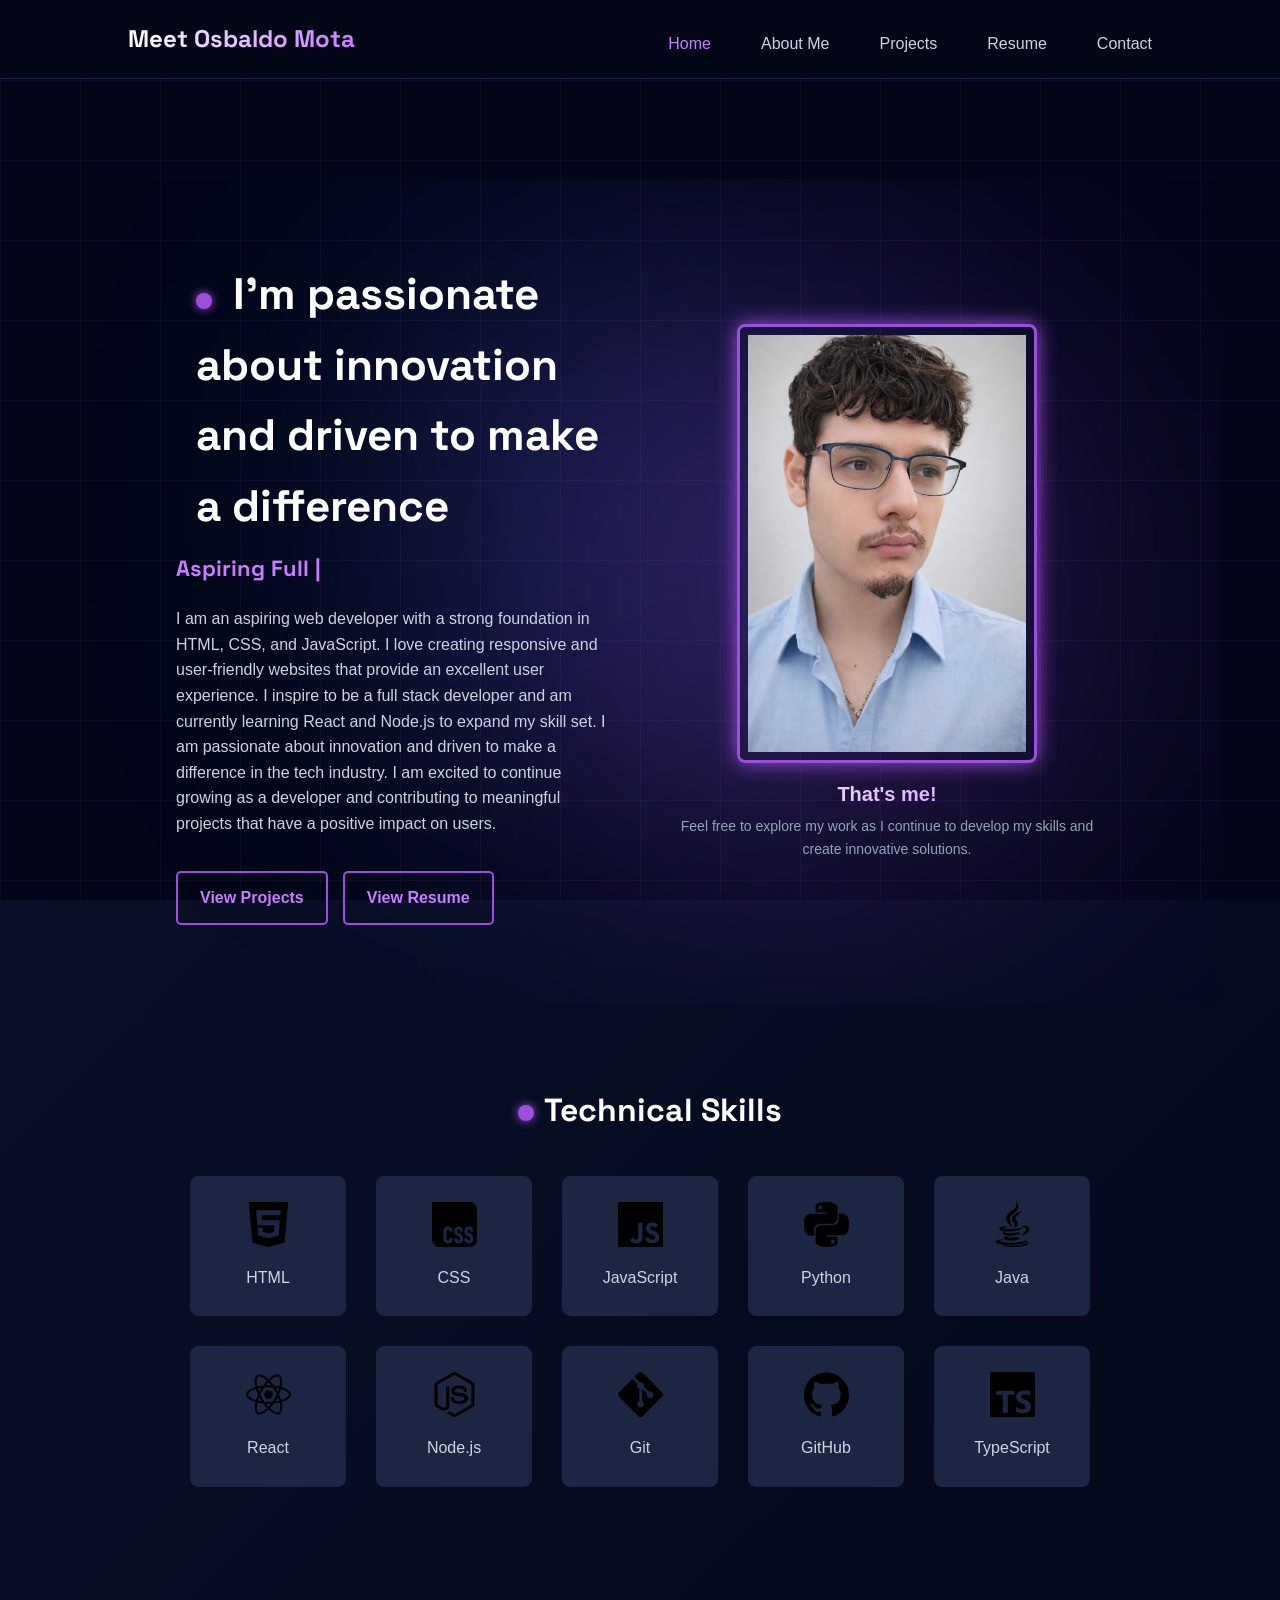
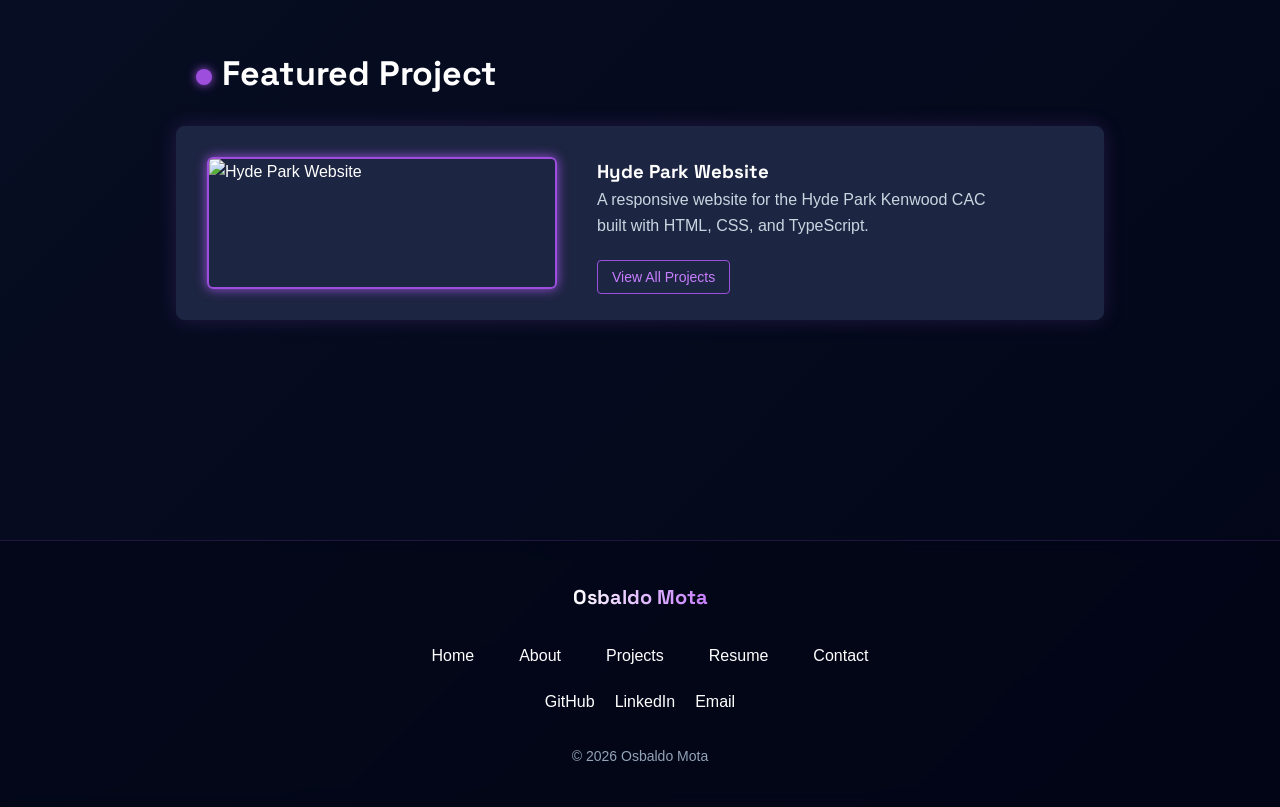
==== index.html @ d32dfd72 "Changed Directories and Updated Urls" ====
<!DOCTYPE html>
<html lang="en">
<head>
    <meta charset="UTF-8">
    <meta name="viewport" content="width=device-width, initial-scale=1.0">
    <title>Home Page</title>
    <link rel="stylesheet" href="css/finalstyle.css">
</head>
<body>
    <div id="scroll-progress"></div>
    <div class="grid-background"></div>
    
    <header>
        <h1> Meet Osbaldo Mota</h1>
        <nav>
            <a href="index.html" class="active">Home</a>
            <a href="about.html">About Me</a>
            <a href="projects.html">Projects</a>
            <a href="resume.html">Resume</a>
            <a href="contact.html">Contact</a>  
        </nav>
</header>

<main>
    <section id="hero" class="hero">
    <div class="hero-glow"></div>
    <div class="hero-text">
    <h2>  I'm passionate about innovation and driven to make a difference</h2>
    <h3>
<span id="typing-text"></span>
<span class="cursor">|</span>
</h3>

    <p>I am an aspiring web developer with a strong foundation in HTML, CSS, and JavaScript. I love creating responsive and user-friendly websites that provide an excellent user experience.
        I inspire to be a full stack developer and am currently learning React and Node.js to expand my skill set. I am passionate about innovation and driven to make a difference in the tech industry. 
        I am excited to continue growing as a developer and contributing to meaningful projects that have a positive impact on users.
    </p>

    <div class ="hero-buttons">
        <a href="projects.html" class="cta-button">View Projects</a>
        <a href="resume.html" class="cta-button">View Resume</a>
    </div>
    </div>
    <div class="hero-image">
        <img src="images/profile/profile.png" alt="My Profile Picture">
        <div class="profile-caption">
            <h4>That's me!</h4>
            <p>Feel free to explore my work as I continue to develop my skills and create innovative solutions. </p>
        </div>
    </div>
    
    </section>


    <section id="skills" class="skills-section">

<h2>Technical Skills</h2> 

<div class="skills-container">

<div class="skill-box">
<img src="images/skills/html5.svg" alt="HTML">
<p>HTML</p>
</div>

<div class="skill-box">
<img src="images/skills/css.svg" alt="CSS">
<p>CSS</p>
</div>

<div class="skill-box">
<img src="images/skills/javascript.svg" alt="JavaScript">
<p>JavaScript</p>
</div>

<div class="skill-box">
<img src="images/skills/python.svg" alt="Python">
<p>Python</p>
</div>
<div class="skill-box">
<img src="images/skills/java.png" alt="Java">
<p>Java</p>
</div>

<div class="skill-box">
<img src="images/skills/react.svg" alt="React">
<p>React</p>
</div>

<div class="skill-box">
<img src="images/skills/nodedotjs.svg" alt="Node.js">
<p>Node.js</p>
</div>

<div class="skill-box">
<img src="images/skills/git.svg" alt="Git">
<p>Git</p>
</div>

<div class="skill-box">
<img src="images/skills/github.svg" alt="GitHub">
<p>GitHub</p>
</div>  

<div class="skill-box">
<img src="images/skills/typescript.svg" alt="TypeScript">
<p>TypeScript</p>

</div>


</section>

    <section class="home-project">

<h2>Featured Project</h2>

<div class="featured-project-card">

<img src="images/projects/HydeParkWebsite.png" alt="Hyde Park Website">

<div class="featured-text">

<h3>Hyde Park Website</h3>

<p>
A responsive website for the Hyde Park Kenwood CAC built with HTML, CSS, and TypeScript.
</p> <br>

<a href="projects.html" class="project-link">View All Projects</a>

</div>

</div>

</section>
</main>

<footer>

<div class="footer-container">

<h3 class="footer-logo">Osbaldo Mota</h3>

<nav class="footer-nav">

<a href="index.html">Home</a>
<a href="about.html">About</a>
<a href="projects.html">Projects</a>
<a href="resume.html">Resume</a>
<a href="contact.html">Contact</a>

</nav>

<div class="footer-social">

<a href="https://github.com/ozzieBoss" target="_blank">GitHub</a>

<a href="https://linkedin.com/in/YOURPROFILE" target="_blank">LinkedIn</a>

<a href="mailto:ozzieboss20@gmail.com">Email</a>

</div>

<p class="footer-copy">
© 2026 Osbaldo Mota
</p>

</div>

</footer>

<!-- 
JavaScript used here for the Dynamic typing used on the home page, cycles between "Aspiring Full Stack Developer",
"Frontend Developer",
"React Developer",
"JavaScript Enthusiast"
I used AI and Google to figure out this feature if that is okay
-->
<script>

const roles = [
"Aspiring Full Stack Developer",
"Frontend Developer",
"React Developer",
"JavaScript Enthusiast"
];

let roleIndex = 0;
let charIndex = 0;
let typingText = document.getElementById("typing-text");
let typingSpeed = 80;

function typeRole(){

if(charIndex < roles[roleIndex].length){

typingText.textContent += roles[roleIndex].charAt(charIndex);
charIndex++;

setTimeout(typeRole, typingSpeed);

}
else{

setTimeout(eraseRole, 1500);

}

}

function eraseRole(){

if(charIndex > 0){

typingText.textContent = roles[roleIndex].substring(0, charIndex - 1);
charIndex--;

setTimeout(eraseRole, 40);

}
else{

roleIndex++;

if(roleIndex >= roles.length){
roleIndex = 0;
}

setTimeout(typeRole, 300);

}

}

document.addEventListener("DOMContentLoaded", function(){

if(roles.length){
setTimeout(typeRole, 500);
}

});

</script>


<!-- JavaScript used here for dynamic purple bar on the top of the screen for scroll progress -->

<script>

window.onscroll = function(){

let scrollTop = document.documentElement.scrollTop;
let scrollHeight = document.documentElement.scrollHeight - document.documentElement.clientHeight;

let scrolled = (scrollTop / scrollHeight) * 100;

document.getElementById("scroll-progress").style.width = scrolled + "%";

};

</script>
</body>
</html>
---- css/finalstyle.css ----
/* ---------- GLOBAL STYLES ---------- */

html{
scroll-behavior:smooth;
}

section{
scroll-margin-top:80px;
}

*{
margin:0;
padding:0;
box-sizing:border-box;
}

section h2{
font-size:34px;
margin-bottom:25px;
position:relative;
display:inline-block;
font-weight:600;
position:relative;
padding-left:20px;
}

header{
position:sticky;
top:0;
z-index:1000;
}

/*
*** PROFESSOR SAL HERE IS WHERE I USED THE FONT-FACE CSS FOR THE EXTRA POINTS!!! ***
*/

@font-face{
font-family:"SpaceGrotesk";
src:url("../fonts/SpaceGrotesk-Bold.ttf") format("truetype");
font-weight:normal;
}

h1,h2,h3{
font-family:"SpaceGrotesk", sans-serif;
}







body{
font-family: "Segoe UI", Arial, sans-serif;
background: linear-gradient(135deg,#0b132b,#020617);
color:#ffffff;
line-height:1.6;
}



main{
max-width:1200px;
margin:auto;
padding:60px 20px;
}

nav{
display:flex;
gap:30px;
justify-content:center;
align-items:center;
margin-top:10px;
}

nav a.active{
color:#c77dff;
}

nav a:hover{
color:#c77dff;
text-shadow:0 0 8px #9d4edd;
}

nav a{
position:relative;
}

header h1{
font-size:22px;
font-weight:600;

background:linear-gradient(90deg,#ffffff,#c77dff);
-webkit-background-clip:text;
-webkit-text-fill-color:transparent;
}



nav a::after{
content:"";
position:absolute;
left:0;
bottom:-5px;
width:0%;
height:2px;
background:#9d4edd;
transition:0.3s;
}

nav a:hover::after{
width:100%;
}

h1,h2,h3{
font-weight:600;
}

p{
color:#cbd5e1;
}

/* ---------- HEADER ---------- */

header{
display:flex;
justify-content:space-between;
align-items:center;
padding:20px 10%;
background:#020617;
border-bottom:1px solid #1c2541;
}

header h1{
font-size:24px;
color:#c77dff;
}

nav a{
margin-left:20px;
text-decoration:none;
color:#cbd5e1;
font-weight:500;
transition:0.3s;
}

nav a:hover{
color:#c77dff;
}

/* ---------- HERO SECTION ---------- */

.hero{
display:flex;
align-items:center;
justify-content:space-between;
gap:60px;
margin-top:40px;
}

.hero-text{
flex:1;
}

.hero-text h2{
font-size:36px;
margin-bottom:10px;
}

.hero-text h3{
color:#c77dff;
margin-bottom:15px;
}

.hero-text p{
max-width:500px;
}

.hero-image{
flex:1;
display:flex;
justify-content:center;
}

.hero-image img{
width:280px;
border:3px solid #9d4edd;
padding:8px;
box-shadow:0 0 18px #9d4edd;
border-radius:6px;
}

.profile-caption{
text-align:center;
margin-top:15px;
}

.profile-caption h4{

margin:0;
font-size:20px;

background:linear-gradient(90deg,#ffffff,#c77dff);
-webkit-background-clip:text;
-webkit-text-fill-color:transparent;

}

.profile-caption p{

margin-top:5px;
font-size:14px;

color:#94a3b8;

}

.hero-image{
display:flex;
flex-direction:column;
align-items:center;
text-align:center;
}

/* ---------- Resume Button ---------- */  

.cta-button{
display:inline-block;
margin-top:10px;
padding:12px 22px;
border:2px solid #9d4edd;
color:#c77dff;
text-decoration:none;
border-radius:5px;
font-weight:600;
transition:0.3s;

}

.cta-button:hover{
background:#9d4edd;
color:white;
box-shadow:0 0 12px #9d4edd;
}

/* ---------- SKILLS ---------- */

.skills{
margin-top:80px;
}

.skills h2{
margin-bottom:20px;
}

.skills-grid{
display:flex;
flex-wrap:wrap;
gap:15px;
}

.skill-card{
background:#1c2541;
padding:12px 22px;
border-radius:6px;
color:#c77dff;
border:1px solid #9d4edd;
font-weight:600;
transition:0.2s;
}

.skill-card:hover{
background:#9d4edd;
color:white;
}

/* ---------- Footer ---------- */

footer{
text-align:center;
padding:30px;
margin-top:80px;
border-top:1px solid #1c2541;
color:#94a3b8;
}

/* ---------- Responsive Design ---------- */
@media (max-width:900px){

.hero{
flex-direction:column;
text-align:center;
}

.hero-text p{
margin:auto;
}

nav{
display:flex;
flex-wrap:wrap;
justify-content:center;
margin-top:10px;
}

nav a{
margin:10px;
}

}

/* ---------- PROJECTS SECTION ---------- */

.projects{
margin-top:80px;
}



.projects-grid{
display:grid;
grid-template-columns:repeat(2,1fr);
gap:30px;
}

.project-card{
background:#1c2541;
padding:20px;
border-radius:8px;
border:1px solid #1c2541;
transition:0.3s;
display:flex;
flex-direction:column;
overflow:hidden;
}

.project-card::before{
content:"";
position:absolute;
top:0;
left:0;
width:100%;
height:100%;

background:linear-gradient(
120deg,
transparent 40%,
#c77dff 50%,
transparent 60%
);

background-size:200% 200%;
background-position:-200% 0;

opacity:0;
transition:opacity 0.3s;

pointer-events:none;
}

.project-card *{
position:relative;
z-index:2;
transform:translateZ(0);
}

.project-card:hover::before{
opacity:1;
animation:neonSweep 2s linear infinite;
}

@keyframes neonSweep{
0%{
background-position:-200% 0;
}
100%{
background-position:200% 0;
}
}

.featured{
display:inline-block;
background:#9d4edd;
color:white;
padding:6px 12px;
font-size:12px;
font-weight:bold;
border-radius:20px;
margin-bottom:12px;
letter-spacing:1px;
box-shadow:0 0 12px #9d4edd;
}

.project-card:first-child{
grid-column:span 2;
box-shadow:0 0 25px #9d4edd;
border:1px solid #9d4edd;
}

.project-card:first-child h3{
color:#c77dff;
font-size:24px;
}

.project-card:first-child:hover{
transform:translateY(-6px);
box-shadow:0 0 35px #c77dff;
transition:0.3s;
}

.project-card:first-child img{
height:600px;
}

.project-card img{
width:100%;
height:200px;
object-fit:cover;
object-position:center;
border-radius:5px;
margin-bottom:15px;
border:2px solid #9d4edd;
box-shadow:0 0 10px #9d4edd;
}

.project-card:hover img{
transform:scale(1.05);
}

.project-card:hover{
border:1px solid #9d4edd;
box-shadow:0 0 18px #9d4edd;
transform:translateY(-5px);
}

.project-card h3{
margin-bottom:10px;
color:#ffffff;
}

.project-card p{
font-size:14px;
margin-bottom:10px;
}

.tech{
color:#c77dff;
font-size:13px;
margin-bottom:15px;
}

.project-link{
text-decoration:none;
color:#c77dff;
border:1px solid #9d4edd;
padding:8px 14px;
border-radius:4px;
font-size:14px;
transition:0.3s;
}

.project-link:hover{
background:#9d4edd;
color:white;
box-shadow:0 0 10px #9d4edd;
}

.projects h2{
font-size:32px;
margin-bottom:30px;
color:white;
position:relative;
display:inline-block;

}

/* neon underline */
.projects h2::after{
content:"";
position:absolute;
left:0;
bottom:-8px;
width:100%;
height:4px;
background:#9d4edd;
box-shadow:0 0 10px #9d4edd;
}

/* ---------- RESUME SECTION ---------- */
.resume{
margin-top:40px;
}

.resume h2{
font-size:32px;
margin-bottom:25px;
}

.resume-card{
background:#1c2541;
padding:40px;
border-radius:8px;
border:1px solid #1c2541;
box-shadow:0 0 15px rgba(157,78,221,0.2);
}

.resume-section{
margin-bottom:30px;
}

.resume-section h3{
color:#c77dff;
margin-bottom:10px;
border-bottom:2px solid #9d4edd;
display:inline-block;
padding-bottom:4px;
}

.skills-list{
display:flex;
flex-wrap:wrap;
gap:12px;
list-style:none;
margin-top:10px;
}

.skills-list li{
background:#0b132b;
padding:8px 14px;
border-radius:6px;
border:1px solid #9d4edd;
color:#c77dff;
font-size:14px;
}

.resume-section p{
margin-bottom:8px;
color:#cbd5e1;
}

.resume h2::after{
content:"";
position:absolute;
left:0;
bottom:-8px;
width:100%;
height:4px;
background:#9d4edd;
box-shadow:0 0 10px #9d4edd;
}

.resume h2{
font-size:32px;
margin-bottom:30px;
color:white;
position:relative;
display:inline-block;
}

    /* ---------- CONTACT SECTION ---------- */
    .contact{
margin-top:40px;
text-align:center;
}

.contact h2{
font-size:32px;
margin-bottom:15px;
}

.contact-intro{
color:#cbd5e1;
margin-bottom:40px;
}

.contact-grid{
display:grid;
grid-template-columns:repeat(auto-fit,minmax(250px,1fr));
gap:30px;
}

.contact-card{
background:#1c2541;
padding:30px;
border-radius:8px;
border:1px solid #1c2541;
transition:0.3s;
position:relative;
overflow:hidden;

}

.contact-card img{
    width:45px;
margin-bottom:10px;
}

.contact-card::before{
content:"";
position:absolute;
top:0;
left:0;
width:100%;
height:100%;

background:linear-gradient(
120deg,
transparent 40%,
#c77dff 50%,
transparent 60%
);

background-size:200% 200%;
background-position:-200% 0;

opacity:0;
transition:opacity 0.3s;

pointer-events:none;
}

.contact-card:hover::before{
opacity:1;
animation:neonSweep 2s linear infinite;
}

.contact-card h3{
color:#c77dff;
}

.contact-card *{
position:relative;
z-index:2;
}

.contact-card:hover{
border:1px solid #9d4edd;
box-shadow:0 0 18px #9d4edd;
transform:translateY(-5px);
}

.contact-card a{
color:#c77dff;
text-decoration:none;
font-weight:500;
}

.contact-card a:hover{
text-decoration:underline;
}

.copy-btn{

margin-top:10px;

padding:8px 14px;

border:1px solid #9d4edd;
background:transparent;
color:#c77dff;

border-radius:5px;
cursor:pointer;

transition:0.3s;

}

.copy-btn:hover{

background:#9d4edd;
color:white;
box-shadow:0 0 10px #9d4edd;

}


#copy-status{

display:block;
margin-top:8px;

font-size:14px;
color:#c77dff;

opacity:0;
transition:opacity 0.3s;

}

/* ---------- Index Page ---------- */
.hero{
display:flex;
align-items:center;
justify-content:space-between;
gap:60px;
padding:80px 10%;
}

.hero-text{
max-width:500px;
}

.hero-text h2{
font-size:40px;
margin-bottom:10px;
}

.hero-text h3{
color:#c77dff;
margin-bottom:15px;
}

.hero-text p{
margin-bottom:25px;
}

.accent{
color:#c77dff;
text-shadow:0 0 10px #9d4edd;
}

.hero-buttons{
display:flex;
gap:15px;
}

.cta-secondary{
padding:12px 22px;
border:1px solid #9d4edd;
color:#c77dff;
text-decoration:none;
border-radius:6px;
transition:0.3s;
}

.cta-secondary:hover{
background:#9d4edd;
color:white;
}

.hero-image img{
width:300px;
border-radius:8px;
border:3px solid #9d4edd;
padding:8px;
box-shadow:0 0 20px #9d4edd;
}

.hero{
position:relative;
}

.hero::after{
content:"";
position:absolute;
width:400px;
height:400px;
background:#9d4edd;
filter:blur(120px);
opacity:0.2;
right:0;
top:50%;
transform:translateY(-50%);
}

.hero h2{
font-size:44px;
margin-bottom:10px;
}

section h2::before{
content:"";
width:16px;
height:16px;
background:#9d4edd;
border-radius:60%;

display:inline-block;
margin-right:10px;

box-shadow:0 0 10px #9d4edd;
}

.hero h3{
font-size:22px;
color:#c77dff;
margin-bottom:20px;
}
.home-project{
padding:80px 10%;
}


.featured-project-card{
display:flex;
gap:40px;
background:#1c2541;
padding:30px;
border-radius:8px;
border:1px solid #1c2541;
box-shadow:0 0 20px rgba(157,78,221,0.2);
position:relative;
overflow:hidden;

transition:0.3s;
}

.featured-project-card::before{
content:"";
position:absolute;
top:0;
left:0;
width:100%;
height:100%;

background:linear-gradient(
120deg,
transparent 40%,
#c77dff 50%,
transparent 60%
);

background-size:200% 200%;
background-position:-200% 0;

opacity:0;
transition:opacity 0.3s;

pointer-events:none;
}
.featured-project-card img{
transition:0.3s;
}

.featured-project-card *{
position:relative;
z-index:2;
}

.featured-project-card:hover img{
transform:scale(1.05);
}

.featured-project-card:hover::before{
opacity:1;
animation:neonSweep 2s linear infinite;
}

.featured-project-card img{
width:350px;
border-radius:6px;
border:2px solid #9d4edd;
box-shadow:0 0 12px #9d4edd;
}

.featured-text{
max-width:400px;
}

.skills-section{
padding:80px 10%;
text-align:center;
}

.skills-section h2{
font-size:32px;
margin-bottom:40px;
}

.skills-container{
display:grid;
grid-template-columns:repeat(auto-fit,minmax(140px,1fr));
gap:30px;
max-width:900px;
margin:auto;
}

.skill-box{
background:#1c2541;
padding:25px;
border-radius:8px;
border:1px solid #1c2541;
transition:0.3s;
position:relative;
overflow:hidden;
}

.skill-box:hover{
border:1px solid #9d4edd;
box-shadow:0 0 18px #9d4edd;
transform:translateY(-5px);
}

.skill-box img{
width:45px;
margin-bottom:10px;
transition:transform 0.3s ease, filter 0.3s ease;
}

.skill-box:hover img{
transform:scale(1.2) rotate(5deg);
filter:drop-shadow(0 0 10px #9d4edd);
}


.skill-box::before{
content:"";
position:absolute;
top:0;
left:0;
width:100%;
height:100%;

background:linear-gradient(
120deg,
transparent 40%,
#c77dff 50%,
transparent 60%
);

background-size:200% 200%;
background-position:-200% 0;

opacity:0;
transition:opacity 0.3s;

pointer-events:none;
}
.skill-box:hover::before{
opacity:1;
animation:neonSweep 2s linear infinite;
}
.skill-box *{
position:relative;
z-index:2;
}

/* ---------- About Page ---------- */
.about{
padding:80px 10%;
}

.about h2{
font-size:32px;
margin-bottom:30px;
}

.about-container{
display:flex;
gap:60px;
align-items:center;
flex-wrap:wrap;
}

.about-image img{
width:280px;
border-radius:8px;
border:3px solid #9d4edd;
padding:8px;
box-shadow:0 0 18px #9d4edd;
}

.about-text{
max-width:500px;
}

.about-text p{
margin-bottom:16px;
color:#cbd5e1;
line-height:1.6;
}

.journey{
padding:60px 10%;
max-width:800px;
}

.journey h2{
margin-bottom:20px;
}


@keyframes glowDot{
0%{box-shadow:0 0 6px #9d4edd;}
50%{box-shadow:0 0 16px #c77dff;}
100%{box-shadow:0 0 6px #9d4edd;}
}

section h2::before{
animation:glowDot 2.5s infinite;
}

.cursor{
color:#c77dff;
animation:blink 1s infinite;
}

@keyframes blink{
0%{opacity:1;}
50%{opacity:0;}
100%{opacity:1;}
}

#typing-text{
color:#c77dff;
font-weight:600;
}

.hero{
position:relative;
overflow:hidden;
}

.hero-glow{
position:absolute;

width:450px;
height:450px;

background:#9d4edd;

filter:blur(140px);

opacity:0.35;

top:50%;
left:65%;

transform:translate(-50%,-50%);

animation:floatGlow 8s ease-in-out infinite;

z-index:0;
}

.hero::after{
content:"";

position:absolute;

width:400px;
height:400px;

background:#4361ee;

filter:blur(140px);

opacity:0.25;

top:40%;
left:30%;

animation:floatGlow2 10s ease-in-out infinite;

z-index:0;
}

.hero-text,
.hero-image{
position:relative;
z-index:2;
}

@keyframes floatGlow{

0%{
transform:translate(-50%,-50%) scale(1);
}

50%{
transform:translate(-48%,-52%) scale(1.1);
}

100%{
transform:translate(-50%,-50%) scale(1);
}

}

@keyframes floatGlow2{

0%{transform:translate(-50%,-50%) scale(1);}
50%{transform:translate(-52%,-48%) scale(1.15);}
100%{transform:translate(-50%,-50%) scale(1);}

}


.grid-background{

position:fixed;

top:0;
left:0;

width:100%;
height:100%;

z-index:-1;

background-color:#020617;

background-image:

linear-gradient(rgba(157,78,221,0.07) 1px, transparent 1px),
linear-gradient(90deg, rgba(157,78,221,0.07) 1px, transparent 1px);

background-size:80px 80px;



}

.grid-background::before{

content:"";

position:absolute;

top:0;
left:-200%;

width:200%;
height:100%;

background:linear-gradient(
120deg,
transparent 45%,
rgba(199,125,255,0.15) 50%,
transparent 55%
);

animation:gridSweep 12s linear infinite;

pointer-events:none;

filter:blur(25px);

}

@keyframes gridSweep{

0%{
left:-200%;
}

100%{
left:200%;
}

}

header{
position:sticky;
top:0;
z-index:1000;
}

#scroll-progress{

position:fixed;
top:0;
left:0;

height:4px;
width:0%;

background:linear-gradient(90deg,#9d4edd,#c77dff);

box-shadow:0 0 10px #9d4edd;

z-index:2000;

transition:width 0.1s;

}

/* ---------- Footer ---------- */

footer{

margin-top:80px;
padding:40px 10%;

border-top:1px solid rgba(157,78,221,0.2);

text-align:center;

background:rgba(2,6,23,0.6);
backdrop-filter:blur(8px);

}

.footer-container{

display:flex;
flex-direction:column;
gap:20px;

align-items:center;

}

.footer-logo{

font-size:20px;

background:linear-gradient(90deg,#ffffff,#c77dff);

-webkit-background-clip:text;
-webkit-text-fill-color:transparent;

}

.footer-nav{

display:flex;
gap:25px;
flex-wrap:wrap;

}

.footer-nav a{

text-decoration:none;
color:white;

position:relative;

}

.footer-nav a:hover{

color:#c77dff;
text-shadow:0 0 8px #9d4edd;

}

.footer-social{

display:flex;
gap:20px;

}

.footer-social a{

color:white;
text-decoration:none;

transition:0.3s;

}

.footer-social a:hover{

color:#c77dff;
text-shadow:0 0 12px #9d4edd;

}

.footer-copy{

font-size:14px;
color:#94a3b8;

margin-top:10px;

}
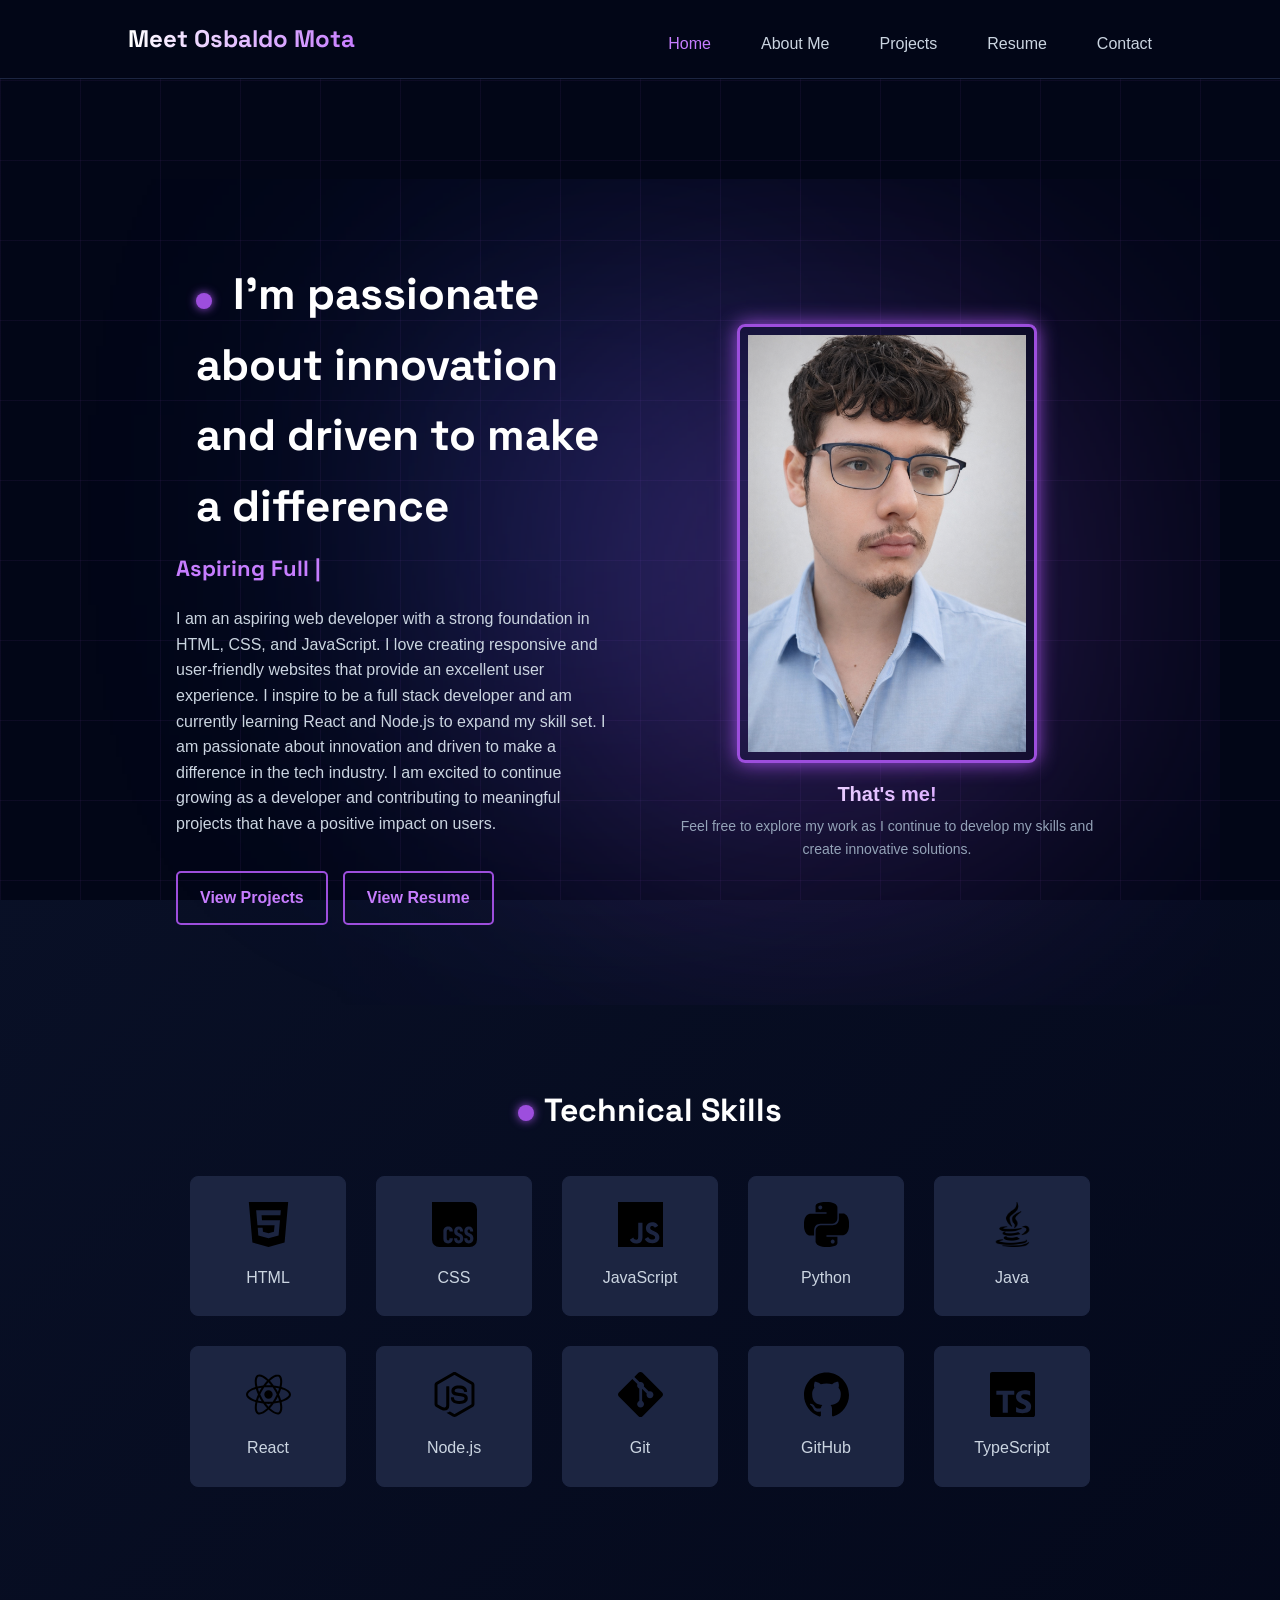
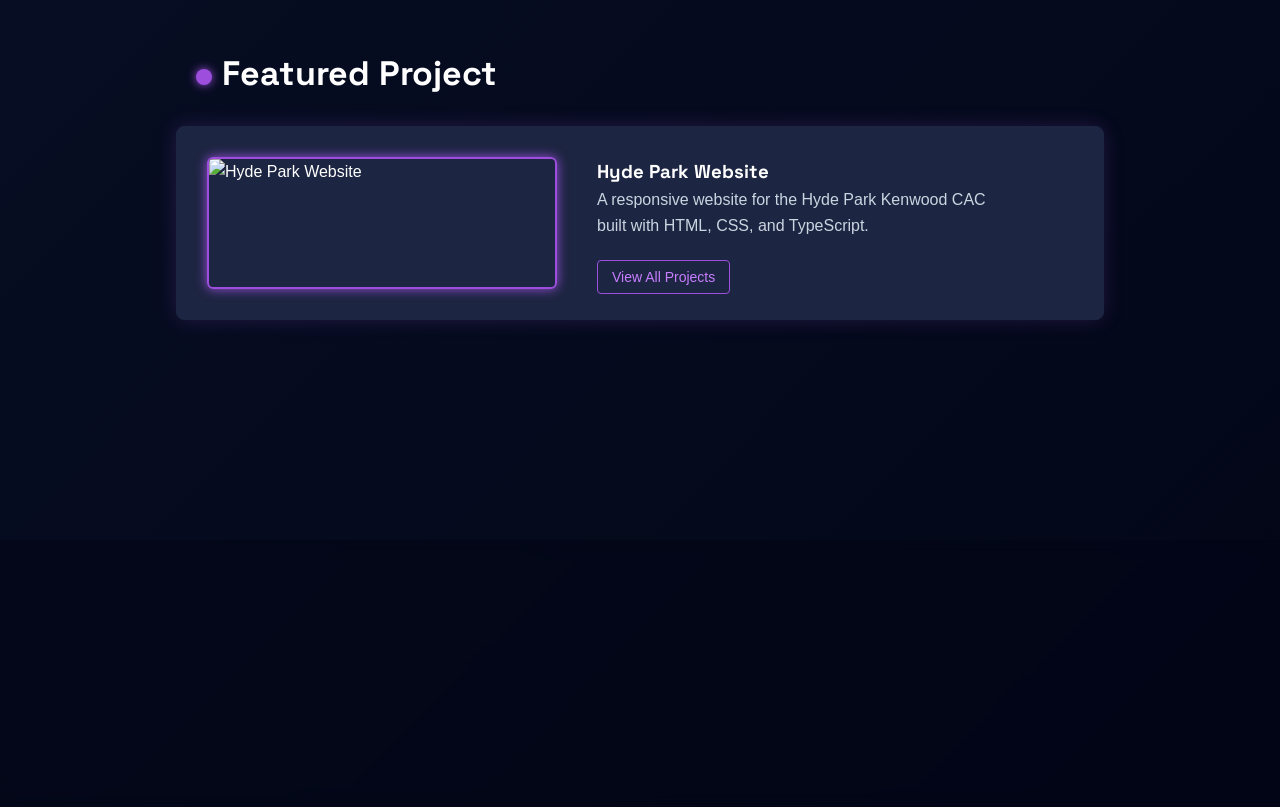
==== commit 305660ab: "Fixed Image URL Issue on indexpage" ====
--- a/index.html
+++ b/index.html
@@ -117,7 +117,7 @@
 
 <div class="featured-project-card">
 
-<img src="images/projects/HydeParkWebsite.png" alt="Hyde Park Website">
+<img src="images/projects/HydeParkWebsite.PNG" alt="Hyde Park Website">
 
 <div class="featured-text">
 
